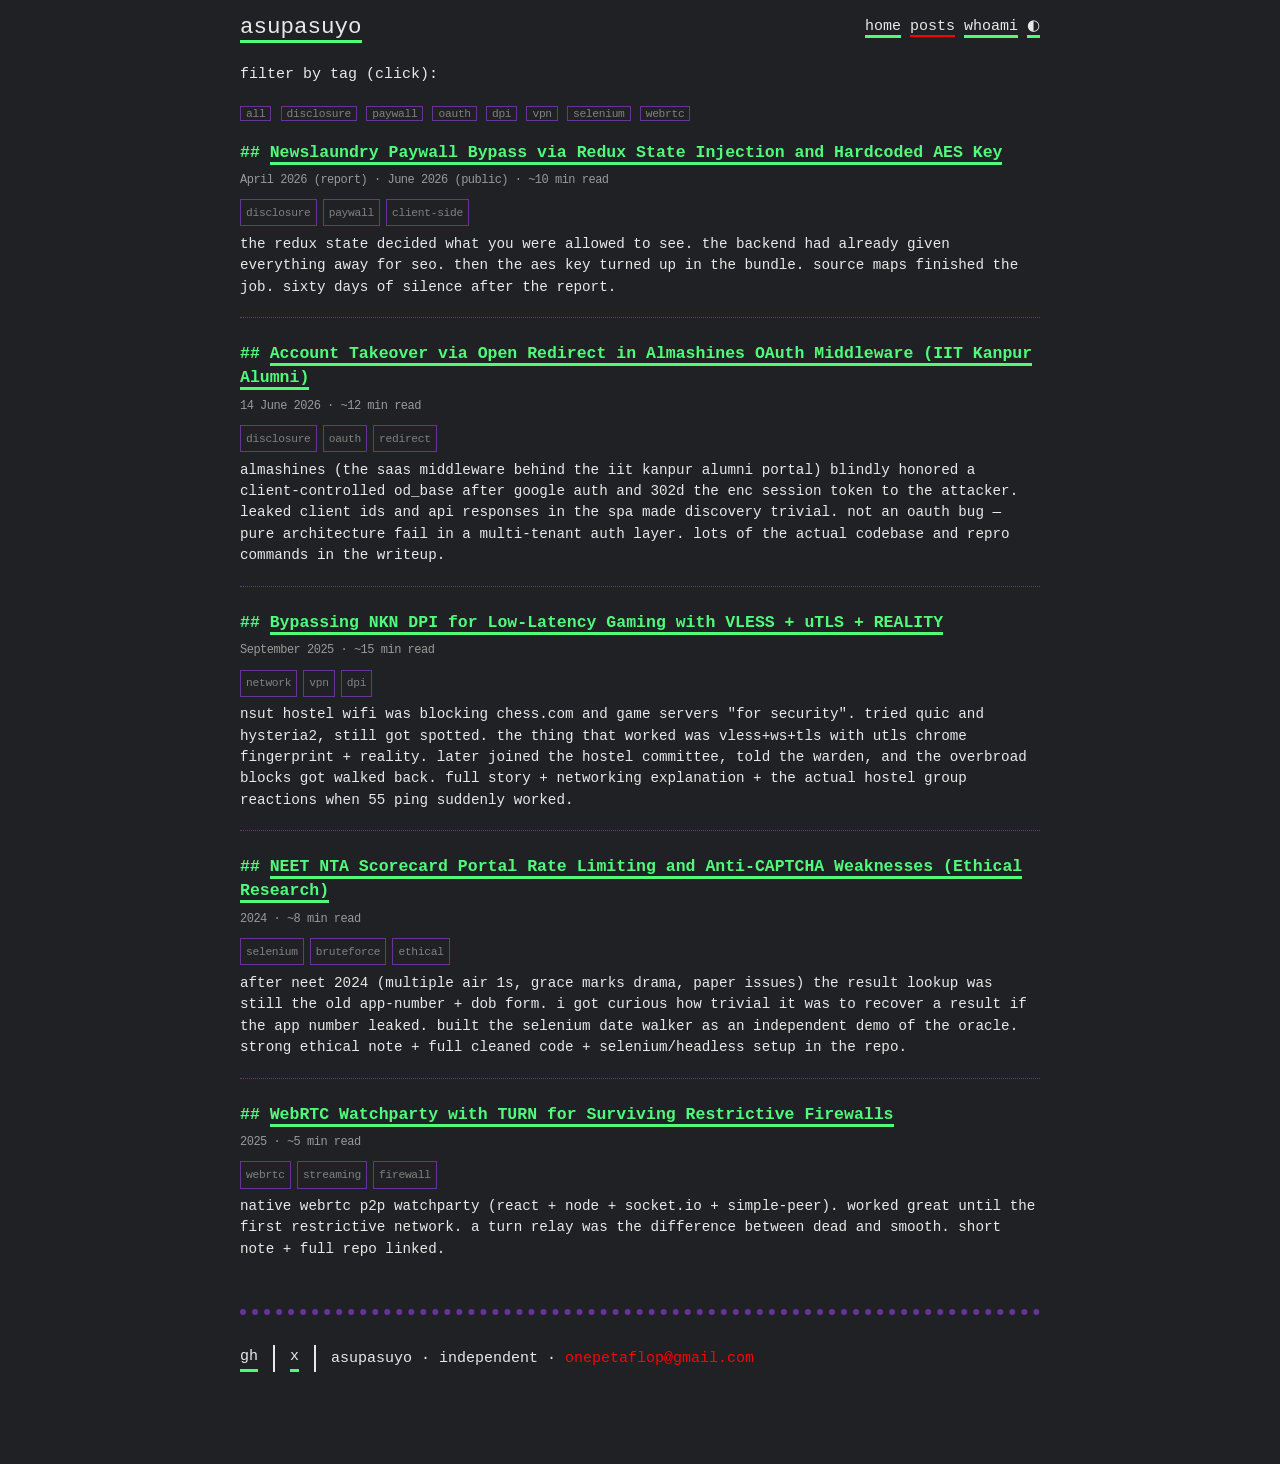
==== posts.html @ b0473d9c "Initial commit: static security research site" ====
<!DOCTYPE html>
<html lang="en">
<head>
  <meta charset="UTF-8">
  <meta http-equiv="X-UA-Compatible" content="IE=edge">
  <meta name="viewport" content="width=device-width, initial-scale=1.0">
  <title>posts - asupasuyo</title>
  <meta property="og:title" content="posts - asupasuyo"/>
  <meta property="og:description" content="all research notes and disclosures"/>
  <meta name="description" content="all research notes and disclosures"/>
  <link href="css/fonts.css" rel="stylesheet"/>
  <link rel="stylesheet" type="text/css" media="screen" href="css/main.css"/>
  <link rel="stylesheet" id="darkModeStyle" type="text/css" href="css/dark.css"/>
</head>
<body>
  <div class="content">
    <header>
      <div class="main" id="main_title">
        <a href="index.html">asupasuyo</a>
      </div>
      <nav>
        <a href="index.html">home</a>
        <a href="posts.html" class="nav-active">posts</a>
        <a href="whoami.html">whoami</a>
        <a href="#" id="theme-toggle" title="toggle dark">◐</a>
      </nav>
    </header>

    <main>
      <p>filter by tag (click):</p>
      <div id="tag-filter" style="margin-bottom:1em;">
        <span class="tag" data-tag="">all</span>
        <span class="tag" data-tag="disclosure">disclosure</span>
        <span class="tag" data-tag="paywall">paywall</span>
        <span class="tag" data-tag="oauth">oauth</span>
        <span class="tag" data-tag="dpi">dpi</span>
        <span class="tag" data-tag="vpn">vpn</span>
        <span class="tag" data-tag="selenium">selenium</span>
        <span class="tag" data-tag="webrtc">webrtc</span>
      </div>

      <div class="post-teaser" data-tags="disclosure paywall client-side">
        <h2><a href="posts/newslaundry.html">Newslaundry Paywall Bypass via Redux State Injection and Hardcoded AES Key</a></h2>
        <div class="meta">April 2026 (report) · June 2026 (public) · ~10 min read</div>
        <div class="tags"><span class="tag">disclosure</span><span class="tag">paywall</span><span class="tag">client-side</span></div>
        <p>the redux state decided what you were allowed to see. the backend had already given everything away for seo. then the aes key turned up in the bundle. source maps finished the job. sixty days of silence after the report.</p>
      </div>

      <div class="post-teaser" data-tags="disclosure oauth redirect ato">
        <h2><a href="posts/almashines.html">Account Takeover via Open Redirect in Almashines OAuth Middleware (IIT Kanpur Alumni)</a></h2>
        <div class="meta">14 June 2026 · ~12 min read</div>
        <div class="tags"><span class="tag">disclosure</span><span class="tag">oauth</span><span class="tag">redirect</span></div>
        <p>almashines (the saas middleware behind the iit kanpur alumni portal) blindly honored a client-controlled od_base after google auth and 302d the enc session token to the attacker. leaked client ids and api responses in the spa made discovery trivial. not an oauth bug — pure architecture fail in a multi-tenant auth layer. lots of the actual codebase and repro commands in the writeup.</p>
      </div>

      <div class="post-teaser" data-tags="network vpn dpi bypass">
        <h2><a href="posts/bypass-dpi.html">Bypassing NKN DPI for Low-Latency Gaming with VLESS + uTLS + REALITY</a></h2>
        <div class="meta">September 2025 · ~15 min read</div>
        <div class="tags"><span class="tag">network</span><span class="tag">vpn</span><span class="tag">dpi</span></div>
        <p>nsut hostel wifi was blocking chess.com and game servers "for security". tried quic and hysteria2, still got spotted. the thing that worked was vless+ws+tls with utls chrome fingerprint + reality. later joined the hostel committee, told the warden, and the overbroad blocks got walked back. full story + networking explanation + the actual hostel group reactions when 55 ping suddenly worked.</p>
      </div>

      <div class="post-teaser" data-tags="selenium bruteforce ethical">
        <h2><a href="posts/NEET-DOB-Bruteforce.html">NEET NTA Scorecard Portal Rate Limiting and Anti-CAPTCHA Weaknesses (Ethical Research)</a></h2>
        <div class="meta">2024 · ~8 min read</div>
        <div class="tags"><span class="tag">selenium</span><span class="tag">bruteforce</span><span class="tag">ethical</span></div>
        <p>after neet 2024 (multiple air 1s, grace marks drama, paper issues) the result lookup was still the old app-number + dob form. i got curious how trivial it was to recover a result if the app number leaked. built the selenium date walker as an independent demo of the oracle. strong ethical note + full cleaned code + selenium/headless setup in the repo.</p>
      </div>

      <div class="post-teaser" data-tags="webrtc streaming firewall">
        <h2><a href="posts/streamit.html">WebRTC Watchparty with TURN for Surviving Restrictive Firewalls</a></h2>
        <div class="meta">2025 · ~5 min read</div>
        <div class="tags"><span class="tag">webrtc</span><span class="tag">streaming</span><span class="tag">firewall</span></div>
        <p>native webrtc p2p watchparty (react + node + socket.io + simple-peer). worked great until the first restrictive network. a turn relay was the difference between dead and smooth. short note + full repo linked.</p>
      </div>
    </main>

    <footer>
      <div class="soc"><a href="https://github.com/asucodes">gh</a></div>
      <div class="soc"><a href="https://x.com/asupasuyo">x</a></div>
      <div class="footer-info">asupasuyo · independent · <a href="mailto:onepetaflop@gmail.com">onepetaflop@gmail.com</a></div>
    </footer>
  </div>
  <script src="js/site.js"></script>
</body>
</html>
---- css/fonts.css ----
/* fira-sans-regular - latin */
@font-face {
  font-family: 'Fira Sans';
  font-style: normal;
  font-weight: 400;
  src: url('../fonts/fira-sans-v10-latin-regular.eot'); /* IE9 Compat Modes */
  src: local('Fira Sans Regular'), local('FiraSans-Regular'),
       url('../fonts/fira-sans-v10-latin-regular.eot?#iefix') format('embedded-opentype'), /* IE6-IE8 */
       url('../fonts/fira-sans-v10-latin-regular.woff2') format('woff2'), /* Super Modern Browsers */
       url('../fonts/fira-sans-v10-latin-regular.woff') format('woff'), /* Modern Browsers */
       url('../fonts/fira-sans-v10-latin-regular.ttf') format('truetype'), /* Safari, Android, iOS */
       url('../fonts/fira-sans-v10-latin-regular.svg#FiraSans') format('svg'); /* Legacy iOS */
}
/* roboto-mono-regular - latin */
@font-face {  
  font-family: 'Roboto Mono';
  font-style: normal;
  font-weight: 400;  
  src: url('../fonts/roboto-mono-v12-latin-regular.eot'); /* IE9 Compat Modes */
  src: url('../fonts/roboto-mono-v12-latin-regular.eot?#iefix') format('embedded-opentype'), /* IE6-IE8 */
       url('../fonts/roboto-mono-v12-latin-regular.woff2') format('woff2'), /* Super Modern Browsers */
       url('../fonts/roboto-mono-v12-latin-regular.woff') format('woff'), /* Modern Browsers */
       url('../fonts/roboto-mono-v12-latin-regular.ttf') format('truetype'), /* Safari, Android, iOS */
       url('../fonts/roboto-mono-v12-latin-regular.svg#RobotoMono') format('svg'); /* Legacy iOS */
}
/* ibm-plex-mono-500italic - latin */
@font-face {
  font-family: 'IBM Plex Mono';
  font-style: italic;
  font-weight: 500;
  src: url('../fonts/ibm-plex-mono-v6-latin-500italic.eot'); /* IE9 Compat Modes */
  src: local('IBM Plex Mono Medium Italic'), local('IBMPlexMono-MediumItalic'),
       url('../fonts/ibm-plex-mono-v6-latin-500italic.eot?#iefix') format('embedded-opentype'), /* IE6-IE8 */
       url('../fonts/ibm-plex-mono-v6-latin-500italic.woff2') format('woff2'), /* Super Modern Browsers */
       url('../fonts/ibm-plex-mono-v6-latin-500italic.woff') format('woff'), /* Modern Browsers */
       url('../fonts/ibm-plex-mono-v6-latin-500italic.ttf') format('truetype'), /* Safari, Android, iOS */
       url('../fonts/ibm-plex-mono-v6-latin-500italic.svg#IBMPlexMono') format('svg'); /* Legacy iOS */
}
---- css/main.css ----
/* Markdown */
:root {
  --maincolor: red;
  --bordercl: rebeccapurple;
  --callouctcolor: dodgerblue;
  --hovercolor: navy;
  --darkMaincolor: #50fa7b;
}

html {
  color: #232333;
  font-family: "Roboto Mono", monospace;
  font-size: 15px;
  line-height: 1.6em;
}

body {
  display: block;
  margin: 8px;
}

* {
  -webkit-tap-highlight-color: rgba(0, 0, 0, 0);
}

@keyframes intro {
  0% {
    opacity: 0.01;
  }

  100% {
    opacity: 1;
  }
}

.content {
  animation: intro 0.3s both;
  animation-delay: 0.15s;
}

::selection {
  background: var(--maincolor);
  color: #fff;
}

p {
  /* font-family: 'Fira Sans', sans-serif; */
  line-height: 1.5;
}

hr {
  border: 0;
  border-top: 3px dotted var(--bordercl);
  margin: 1em 0;
}

blockquote {
  border-left: 3px solid var(--bordercl);
  color: #737373;
  margin: 0;
  padding-left: 1em;
}

a {
  border-bottom: 3px solid var(--maincolor);
  color: inherit;
  text-decoration: none;
}

a:hover {
  background-color: var(--hovercolor);
  color: #fff;
}

ul {
  list-style: none;
  padding-left: 2ch;
}

ul li {
  text-indent: -2ch;
}

ul > li::before {
  content: "* ";
  font-weight: bold;
}

/* Images */
img {
  border: 3px solid #ececec;
  max-width: 100%;
}

figure {
  box-sizing: border-box;
  display: inline-block;
  margin: 0;
  max-width: 100%;
}

figure img {
  max-height: 500px;
}

@media screen and (min-width: 600px) {
  figure {
    padding: 0 40px;
  }
}

figure h4 {
  font-size: 1rem;
  margin: 0;
  margin-bottom: 1em;
}

figure h4::before {
  content: "↳ ";
}

/* Code blocks */
code {
  background-color: #f1f1f1;
  padding: 0.1em 0.2em;
}

pre {
  background-color: #ececec;
  line-height: 1.4;
  overflow-x: auto;
  padding: 1em;
}

.highlight pre ::selection {
  background: rgba(255, 255, 255, 0.2);
  color: inherit;
}

pre code {
  background-color: transparent;
  color: inherit;
  font-size: 100%;
  padding: 0;
}

/* Containers */
.content {
  margin-bottom: 4em;
  margin-left: auto;
  margin-right: auto;
  max-width: 800px;
  padding: 0 1ch;
  word-wrap: break-word;
}

/* Header */
header {
  display: flex;
  flex-wrap: wrap;
  justify-content: space-between;
  margin: 1em 0;
}

header .main {
  font-size: 1.5rem;
}

h1,
h2,
h3,
h4,
h5,
h6 {
  font-size: 1.2rem;
  margin-top: 2em;
}

h1::before {
  color: var(--maincolor);
  content: "# ";
}

.repo-link {
  color: #ff4444 !important;
  font-weight: bold;
  border-bottom: 3px solid #ff4444;
  display: inline-block;
  margin-bottom: 0.8em;
}

.poc-video {
  color: #ff4444;
  font-weight: bold;
}

.reaction {
  margin: 1em 0;
  border: 2px solid #444;
}

.reaction figcaption {
  color: #50fa7b;
  font-style: normal;
}

.footer-info a {
  color: #ff0000 !important;
  text-decoration: none !important;
  border-bottom: none !important;
}

.chat-embed {
  background: #111;
  border: 1px solid #444;
  padding: 0.5em;
  margin: 0.5em 0;
  font-family: monospace;
  font-size: 0.8rem;
  white-space: pre-wrap;
  color: #ddd;
}

h2::before {
  color: var(--maincolor);
  content: "## ";
}

h3::before {
  color: var(--maincolor);
  content: "### ";
}

h4::before {
  color: var(--maincolor);
  content: "#### ";
}

h5::before {
  color: var(--maincolor);
  content: "##### ";
}

h6::before {
  color: var(--maincolor);
  content: "###### ";
}

.meta {
  color: #999;
  letter-spacing: -0.5px;
}

/* Footer */
footer {
  display: flex;
  align-items: center;
  border-top: 0.4rem dotted var(--bordercl);
  padding: 2rem 0rem;
  margin-top: 2rem;
}

.soc {
  display: flex;
  align-items: center;
  padding-right: 1rem;
  margin-right: 1rem;
  border-right: 2px solid;
  border-bottom: none;
}

.footer-info {
  padding: var(--footer-padding);
}

#main_title {
  margin-bottom: 10px;
}

/* Common */
.title h1 {
  margin-bottom: 0;
}

time {
  color: grey;
}

span {
  color: grey;
}

/* Posts */
article .title {
  margin-bottom: 1em;
}

/* Callout */
.callout {
  background-color: var(--callouctcolor);
  color: #fff;
  padding: 1em;
}

.callout p {
  /* font-family: 'IBM Plex Mono', monospace; */
  margin: 0;
}

.callout a {
  border-bottom: 3px solid #fff;
}

.callout a:hover {
  background-color: #fff;
  color: var(--callouctcolor);
}

.site-description {
  display: flex;
  justify-content: space-between;
}

.tags li::before {
  content: "🏷 ";
}

.tags a {
  border-bottom: 3px solid var(--maincolor);
}

.tags a:hover {
  color: white;
  background-color: var(--hovercolor);
}

svg {
  max-height: 15px;
}

.soc:hover {
  color: white;
}

.draft-label {
  color: var(--bordercl);
  text-decoration: none;
  padding: 2px 4px;
  border-radius: 4px;
  margin-left: 6px;
  background-color: #f9f2f4;
}

pre {
  font-family: "Roboto Mono", monospace;
  position: relative;
  -webkit-overflow-scrolling: touch;
}

pre code[class*="language-"] {
  -webkit-overflow-scrolling: touch;
}

pre code[class*="language-"]::before {
  background: black;
  border-radius: 0 0 0.25rem 0.25rem;
  color: white;
  font-size: 12px;
  letter-spacing: 0.025rem;
  padding: 0.1rem 0.5rem;
  position: absolute;
  right: 1rem;
  text-align: right;
  text-transform: uppercase;
  top: 0;
}

pre code[class="language-javaScript"]::before,
pre code[class="language-js"]::before {
  content: "js";
  background: #f7df1e;
  color: black;
}

pre code[class="language-typescript"]::before,
pre code[class="language-ts"]::before {
  content: "ts";
  background: dodgerblue;
  color: black;
}

pre code[class*="language-yml"]::before,
pre code[class*="language-yaml"]::before {
  content: "yaml";
  background: #f71e6a;
  color: white;
}

pre code[class*="language-shell"]::before,
pre code[class*="language-bash"]::before,
pre code[class*="language-sh"]::before {
  content: "shell";
  background: green;
  color: white;
}

pre code[class*="language-json"]::before {
  content: "json";
  background: dodgerblue;
  color: #000000;
}

pre code[class*="language-python"]::before,
pre code[class*="language-py"]::before {
  content: "py";
  background: blue;
  color: yellow;
}

pre code[class*="language-css"]::before {
  content: "css";
  background: cyan;
  color: black;
}

pre code[class*="language-go"]::before {
  content: "Go";
  background: cyan;
  color: royalblue;
}

pre code[class*="language-md"]::before,
pre code[class*="language-md"]::before {
  content: "Markdown";
  background: royalblue;
  color: whitesmoke;
}

pre code[class*="language-rust"]::before,
pre code[class*="language-rs"]::before {
  content: "rust";
  background: #fff8f6;
  color: #ff4647;
}

pre code[class*="language-cpp"]::before,
pre code[class*="language-c++"]::before {
  content: "cpp";
  background: #5e97d0;
  color: #044f88;
}

/* table */
table {
  border-spacing: 0;
  border-collapse: collapse;
}

table th {
  padding: 6px 13px;
  border: 1px solid #dfe2e5;
  font-size: large;
}

table td {
  padding: 6px 13px;
  border: 1px solid #dfe2e5;
}

.footnote-definition {
  display: flex;
  align-items: center;
  grid-column-gap: 10px;
}

/* site additions: minimal, matches the reference spirit */
.tags {
  display: flex;
  gap: 0.4em;
  flex-wrap: wrap;
  margin: 0.5em 0;
}
.tag {
  font-size: 0.75rem;
  border: 1px solid var(--bordercl);
  padding: 0.05em 0.45em;
  text-transform: lowercase;
  letter-spacing: -0.3px;
}
.tag:hover {
  background: var(--maincolor);
  color: #fff;
  border-color: var(--maincolor);
}

.pre-wrap {
  position: relative;
}
.copy-btn {
  position: absolute;
  top: 4px;
  right: 4px;
  font-size: 0.65rem;
  padding: 1px 6px;
  border: 1px solid #888;
  background: #fff;
  color: #232333;
  cursor: pointer;
  opacity: 0.85;
}
.copy-btn:hover {
  background: var(--maincolor);
  color: #fff;
  border-color: var(--maincolor);
}
.dark .copy-btn,
body[style*="background-color: #202124"] .copy-btn {
  background: #333;
  color: #ddd;
  border-color: #555;
}

.post-teaser {
  margin-bottom: 1.6em;
  padding-bottom: 1em;
  border-bottom: 1px dotted var(--bordercl);
  transition: all 0.1s ease;
}
.post-teaser:last-child {
  border-bottom: none;
}
.post-teaser:hover {
  border-bottom-color: var(--maincolor);
  padding-left: 0.3em;
}
.post-teaser h2 {
  margin: 0.2em 0 0.2em;
  font-size: 1.1rem;
}
.post-teaser .meta {
  font-size: 0.8rem;
}
.post-teaser p {
  margin: 0.3em 0;
  font-size: 0.95rem;
}
.read-time {
  font-size: 0.75rem;
  color: #888;
  margin-left: 0.5em;
}

.nav-active {
  border-bottom: 2px solid var(--maincolor);
}

figure {
  margin: 1em 0;
}
figure img {
  display: block;
  margin: 0 auto;
}
figcaption {
  text-align: center;
  font-size: 0.75rem;
  color: #666;
  margin-top: 0.3em;
}

/* slightly tighter content on mobile */
@media (max-width: 600px) {
  .content { padding: 0 0.5ch; }
  header nav a { margin-right: 0.6em; font-size: 0.95rem; }
}
---- css/dark.css ----
body {
    color: #e8e8e8;
    background-color: #202124;
}

::-moz-selection {
    background: blue;
    color: #fff;
    text-shadow: none;
}

::selection {
    background: red;
    color: #fff;
    text-shadow: none;
}

hr {
    border-top: 3px dotted blue;
}

code {
    background-color: lightblue;
    color: black;
    text-decoration: bold;
    padding: 0.1em 0.2em;
}

pre {
    background-color: #272822;
    line-height: 1.4;
    overflow-x: auto;
    padding: 1em;
}

blockquote {
    border-color: blue;
}

h1,
h2,
h3,
h4,
h5,
h6 {
    color: #50fa7b;
}

h1::before {
    color: var(--darkMaincolor);
    content: "# ";
}

h2::before {
    color: var(--darkMaincolor);
    content: "## ";
}

h3::before {
    color: var(--darkMaincolor);
    content: "### ";
}

h4::before {
    color: var(--darkMaincolor);
    content: "#### ";
}

h5::before {
    color: var(--darkMaincolor);
    content: "##### ";
}

h6::before {
    color: var(--darkMaincolor);
    content: "###### ";
}

a {
    border-bottom: 3px solid var(--darkMaincolor);
    color: inherit;
}

a:hover {
    background-color: var(--darkMaincolor);
    color: black;
}

.site-description a {
    color: #ddd;
}

.site-description a:hover {
    color: black;
}

.tags a {
    border-bottom: 3px solid var(--darkMaincolor);
}

.tags a:hover {
    background-color: var(--darkMaincolor);
    color: black;
}

.site-title a {
    color: white;
    text-decoration: none !important;
}

.header nav,
.footer {
    border-color: #333;
}

.highlight {
    background-color: #333;
}

.soc:hover {
    color: black;
}

.draft-label {
    color: var(--darkMaincolor);
    background-color: blue;
}

.highlight pre code[class=language-javaScript]::before,
.highlight pre code[class="language-js"]::before {
    content: "js";
    background: #f7df1e;
    color: black;
}

.highlight pre code[class*='language-yml']::before,
.highlight pre code[class*='language-yaml']::before {
    content: 'yaml';
    background: #f71e6a;
    color: white;
}

.highlight pre code[class*='language-shell']::before,
.highlight pre code[class*='language-bash']::before,
.highlight pre code[class*='language-sh']::before {
    content: 'shell';
    background: green;
    color: white
}

.highlight pre code[class*='language-json']::before {
    content: 'json';
    background: dodgerblue;
    color: #000000
}

.highlight pre code[class*='language-python']::before,
.highlight pre code[class*='language-py']::before {
    content: 'py';
    background: blue;
    color: yellow;
}

.highlight pre code[class*='language-css']::before {
    content: 'css';
    background: cyan;
    color: black;
}

.highlight pre code[class*='language-go']::before {
    content: 'Go';
    background: cyan;
    color: royalblue;
}

.highlight pre code[class*='language-md']::before,
.highlight pre code[class*='language-md']::before {
    content: 'Markdown';
    background: royalblue;
    color: whitesmoke;
}
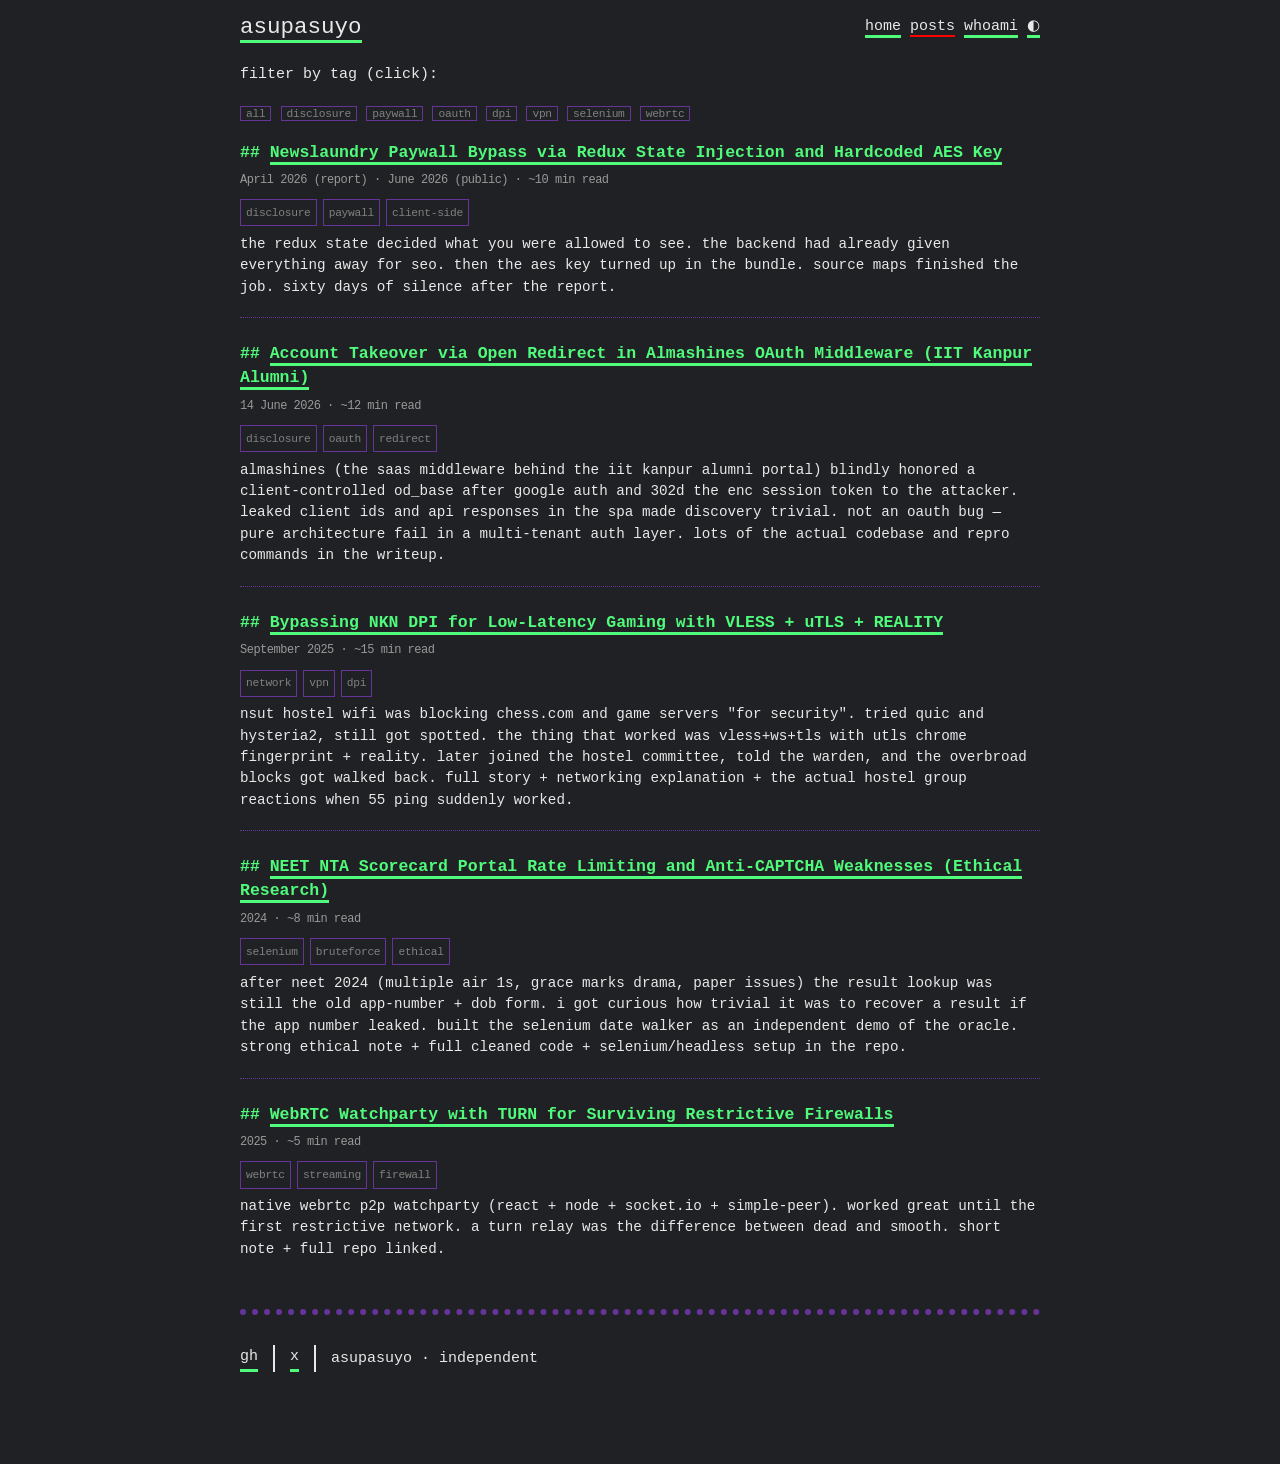
==== commit 26a5c308: "Remove email from footers" ====
--- a/posts.html
+++ b/posts.html
@@ -78,7 +78,7 @@
     <footer>
       <div class="soc"><a href="https://github.com/asucodes">gh</a></div>
       <div class="soc"><a href="https://x.com/asupasuyo">x</a></div>
-      <div class="footer-info">asupasuyo · independent · <a href="mailto:onepetaflop@gmail.com">onepetaflop@gmail.com</a></div>
+      <div class="footer-info">asupasuyo · independent</div>
     </footer>
   </div>
   <script src="js/site.js"></script>
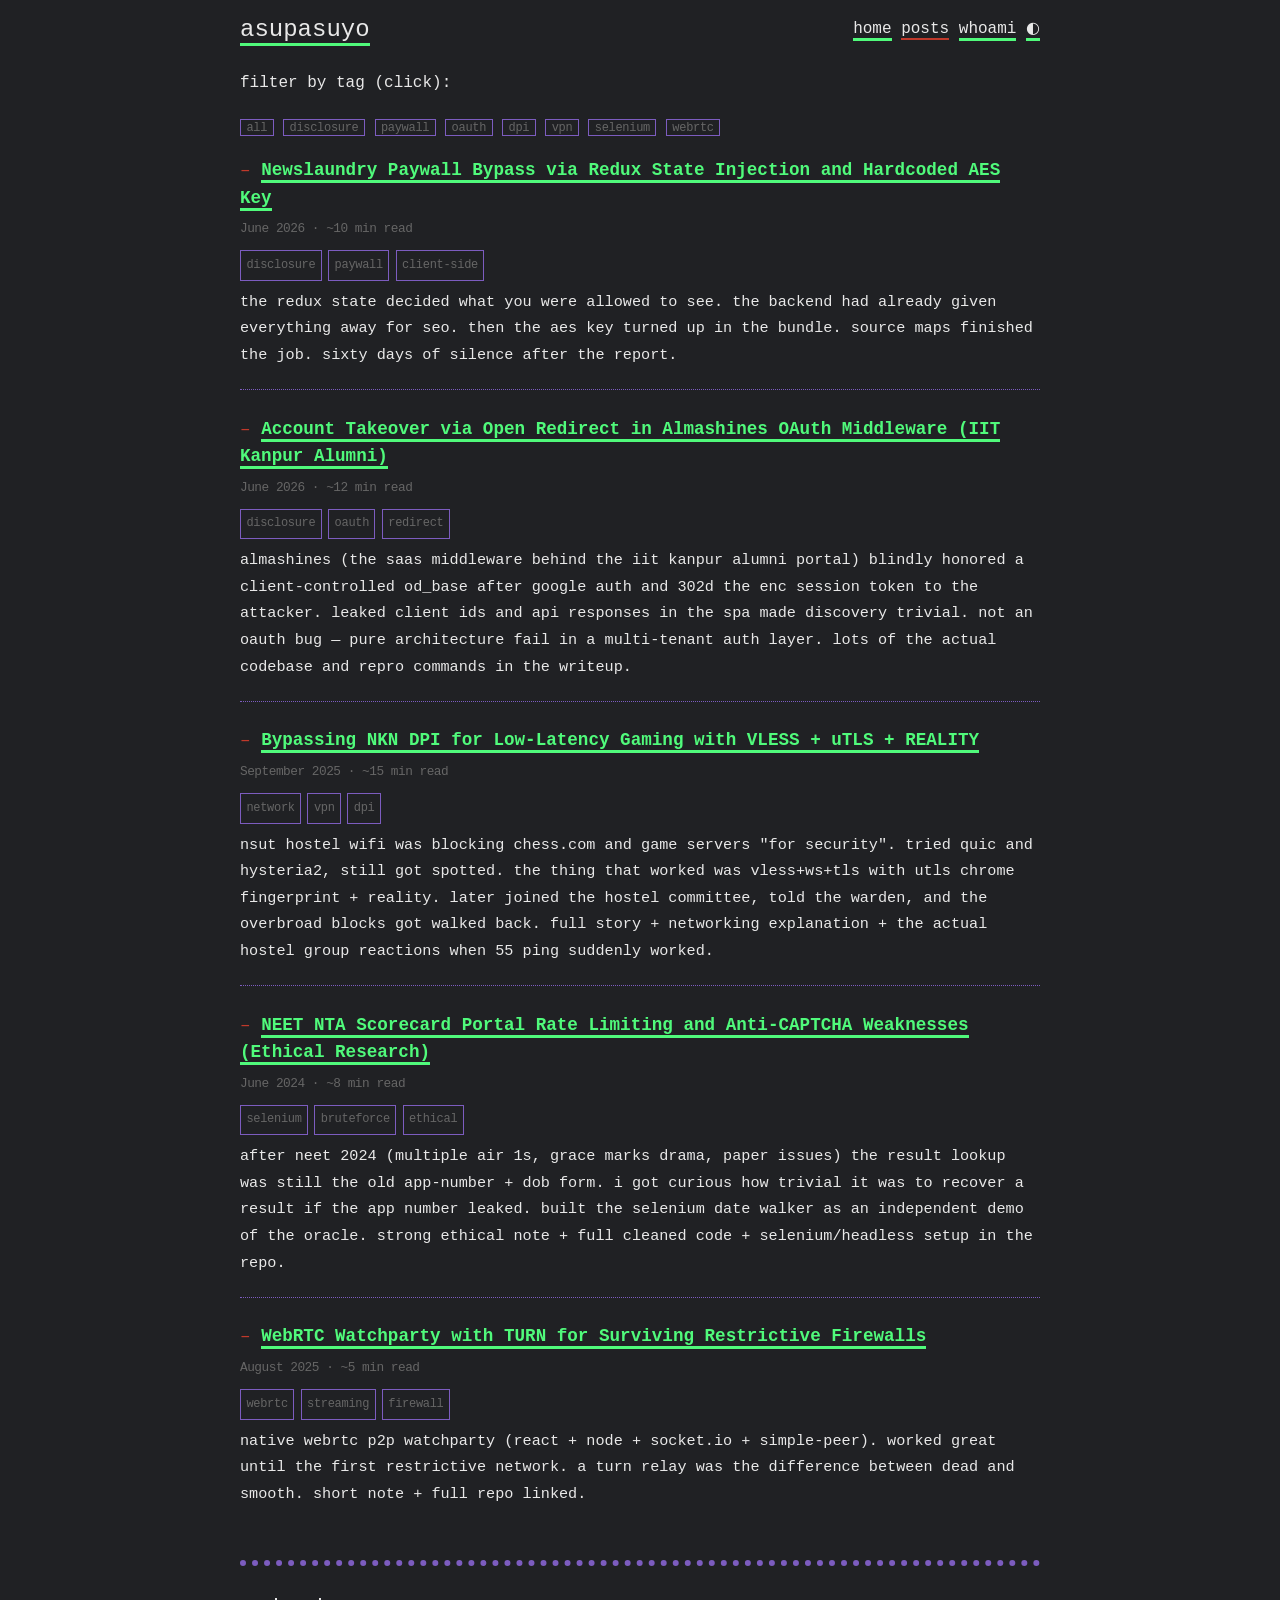
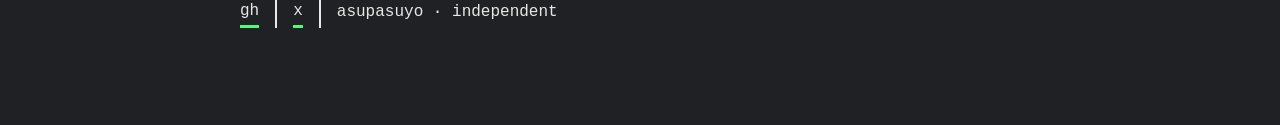
==== commit a290abc2: "UI: fix light mode grey contrast and standardize dates to Month Year" ====
--- a/posts.html
+++ b/posts.html
@@ -41,14 +41,14 @@
 
       <div class="post-teaser" data-tags="disclosure paywall client-side">
         <h2><a href="posts/newslaundry.html">Newslaundry Paywall Bypass via Redux State Injection and Hardcoded AES Key</a></h2>
-        <div class="meta">April 2026 (report) · June 2026 (public) · ~10 min read</div>
+        <div class="meta">June 2026 · ~10 min read</div>
         <div class="tags"><span class="tag">disclosure</span><span class="tag">paywall</span><span class="tag">client-side</span></div>
         <p>the redux state decided what you were allowed to see. the backend had already given everything away for seo. then the aes key turned up in the bundle. source maps finished the job. sixty days of silence after the report.</p>
       </div>
 
       <div class="post-teaser" data-tags="disclosure oauth redirect ato">
         <h2><a href="posts/almashines.html">Account Takeover via Open Redirect in Almashines OAuth Middleware (IIT Kanpur Alumni)</a></h2>
-        <div class="meta">14 June 2026 · ~12 min read</div>
+        <div class="meta">June 2026 · ~12 min read</div>
         <div class="tags"><span class="tag">disclosure</span><span class="tag">oauth</span><span class="tag">redirect</span></div>
         <p>almashines (the saas middleware behind the iit kanpur alumni portal) blindly honored a client-controlled od_base after google auth and 302d the enc session token to the attacker. leaked client ids and api responses in the spa made discovery trivial. not an oauth bug — pure architecture fail in a multi-tenant auth layer. lots of the actual codebase and repro commands in the writeup.</p>
       </div>
@@ -62,14 +62,14 @@
 
       <div class="post-teaser" data-tags="selenium bruteforce ethical">
         <h2><a href="posts/NEET-DOB-Bruteforce.html">NEET NTA Scorecard Portal Rate Limiting and Anti-CAPTCHA Weaknesses (Ethical Research)</a></h2>
-        <div class="meta">2024 · ~8 min read</div>
+        <div class="meta">June 2024 · ~8 min read</div>
         <div class="tags"><span class="tag">selenium</span><span class="tag">bruteforce</span><span class="tag">ethical</span></div>
         <p>after neet 2024 (multiple air 1s, grace marks drama, paper issues) the result lookup was still the old app-number + dob form. i got curious how trivial it was to recover a result if the app number leaked. built the selenium date walker as an independent demo of the oracle. strong ethical note + full cleaned code + selenium/headless setup in the repo.</p>
       </div>
 
       <div class="post-teaser" data-tags="webrtc streaming firewall">
         <h2><a href="posts/streamit.html">WebRTC Watchparty with TURN for Surviving Restrictive Firewalls</a></h2>
-        <div class="meta">2025 · ~5 min read</div>
+        <div class="meta">August 2025 · ~5 min read</div>
         <div class="tags"><span class="tag">webrtc</span><span class="tag">streaming</span><span class="tag">firewall</span></div>
         <p>native webrtc p2p watchparty (react + node + socket.io + simple-peer). worked great until the first restrictive network. a turn relay was the difference between dead and smooth. short note + full repo linked.</p>
       </div>
--- a/css/main.css
+++ b/css/main.css
@@ -1,22 +1,23 @@
 /* Markdown */
 :root {
-  --maincolor: red;
-  --bordercl: rebeccapurple;
+  --maincolor: #c0392b;
+  --bordercl: #7c5cbf;
   --callouctcolor: dodgerblue;
-  --hovercolor: navy;
+  --hovercolor: #1a1a2e;
   --darkMaincolor: #50fa7b;
 }
 
 html {
   color: #232333;
   font-family: "Roboto Mono", monospace;
-  font-size: 15px;
-  line-height: 1.6em;
+  font-size: 16px;
+  line-height: 1.7em;
 }
 
 body {
   display: block;
   margin: 8px;
+  padding: 0 4px;
 }
 
 * {
@@ -45,7 +46,12 @@
 
 p {
   /* font-family: 'Fira Sans', sans-serif; */
-  line-height: 1.5;
+  line-height: 1.75;
+}
+
+article p {
+  line-height: 1.8;
+  margin-bottom: 1.1em;
 }
 
 hr {
@@ -121,15 +127,24 @@
 
 /* Code blocks */
 code {
-  background-color: #f1f1f1;
-  padding: 0.1em 0.2em;
+  background-color: #f0f0f0;
+  color: #b91c1c;
+  padding: 0.1em 0.3em;
+  border-radius: 2px;
+  font-size: 0.93em;
 }
 
 pre {
-  background-color: #ececec;
-  line-height: 1.4;
+  background-color: #f5f5f5;
+  border-left: 3px solid var(--bordercl);
+  line-height: 1.5;
   overflow-x: auto;
-  padding: 1em;
+  padding: 1em 1.2em;
+}
+
+pre code {
+  color: inherit;
+  background: transparent;
 }
 
 .highlight pre ::selection {
@@ -174,6 +189,15 @@
 h6 {
   font-size: 1.2rem;
   margin-top: 2em;
+}
+
+article h2,
+article h3,
+article h4 {
+  font-size: 1.05rem;
+  margin-top: 1.8em;
+  color: #444;
+  letter-spacing: 0.01em;
 }
 
 h1::before {
@@ -221,33 +245,25 @@
   color: #ddd;
 }
 
-h2::before {
+/* only h1 gets the # prefix — section headings inside articles read cleaner without it */
+h2::before,
+h3::before,
+h4::before,
+h5::before,
+h6::before {
+  content: "";
+}
+
+/* but headings on non-article pages (home, posts list) keep a subtle marker */
+.post-teaser h2::before,
+main > h2::before {
   color: var(--maincolor);
-  content: "## ";
-}
-
-h3::before {
-  color: var(--maincolor);
-  content: "### ";
-}
-
-h4::before {
-  color: var(--maincolor);
-  content: "#### ";
-}
-
-h5::before {
-  color: var(--maincolor);
-  content: "##### ";
-}
-
-h6::before {
-  color: var(--maincolor);
-  content: "###### ";
+  content: "– ";
+  font-weight: 400;
 }
 
 .meta {
-  color: #999;
+  color: #666;
   letter-spacing: -0.5px;
 }
 
@@ -283,11 +299,11 @@
 }
 
 time {
-  color: grey;
+  color: #666;
 }
 
 span {
-  color: grey;
+  color: #666;
 }
 
 /* Posts */
--- a/css/dark.css
+++ b/css/dark.css
@@ -20,17 +20,23 @@
 }
 
 code {
-    background-color: lightblue;
-    color: black;
-    text-decoration: bold;
-    padding: 0.1em 0.2em;
+  background-color: #2a2a35;
+  color: #7dd3fc;
+  padding: 0.1em 0.3em;
+  border-radius: 2px;
 }
 
 pre {
-    background-color: #272822;
-    line-height: 1.4;
-    overflow-x: auto;
-    padding: 1em;
+  background-color: #1a1a2e;
+  border-left: 3px solid #50fa7b;
+  line-height: 1.5;
+  overflow-x: auto;
+  padding: 1em 1.2em;
+}
+
+pre code {
+  background: transparent;
+  color: #e8e8e8;
 }
 
 blockquote {
@@ -51,29 +57,20 @@
     content: "# ";
 }
 
-h2::before {
-    color: var(--darkMaincolor);
-    content: "## ";
+/* h1 keeps the # prefix — h2+ no prefix, same as light mode */
+h2::before,
+h3::before,
+h4::before,
+h5::before,
+h6::before {
+  content: "";
 }
 
-h3::before {
-    color: var(--darkMaincolor);
-    content: "### ";
-}
-
-h4::before {
-    color: var(--darkMaincolor);
-    content: "#### ";
-}
-
-h5::before {
-    color: var(--darkMaincolor);
-    content: "##### ";
-}
-
-h6::before {
-    color: var(--darkMaincolor);
-    content: "###### ";
+/* article section headings in dark mode — lighter than the green, readable */
+article h2,
+article h3,
+article h4 {
+  color: #a8a8c0;
 }
 
 a {
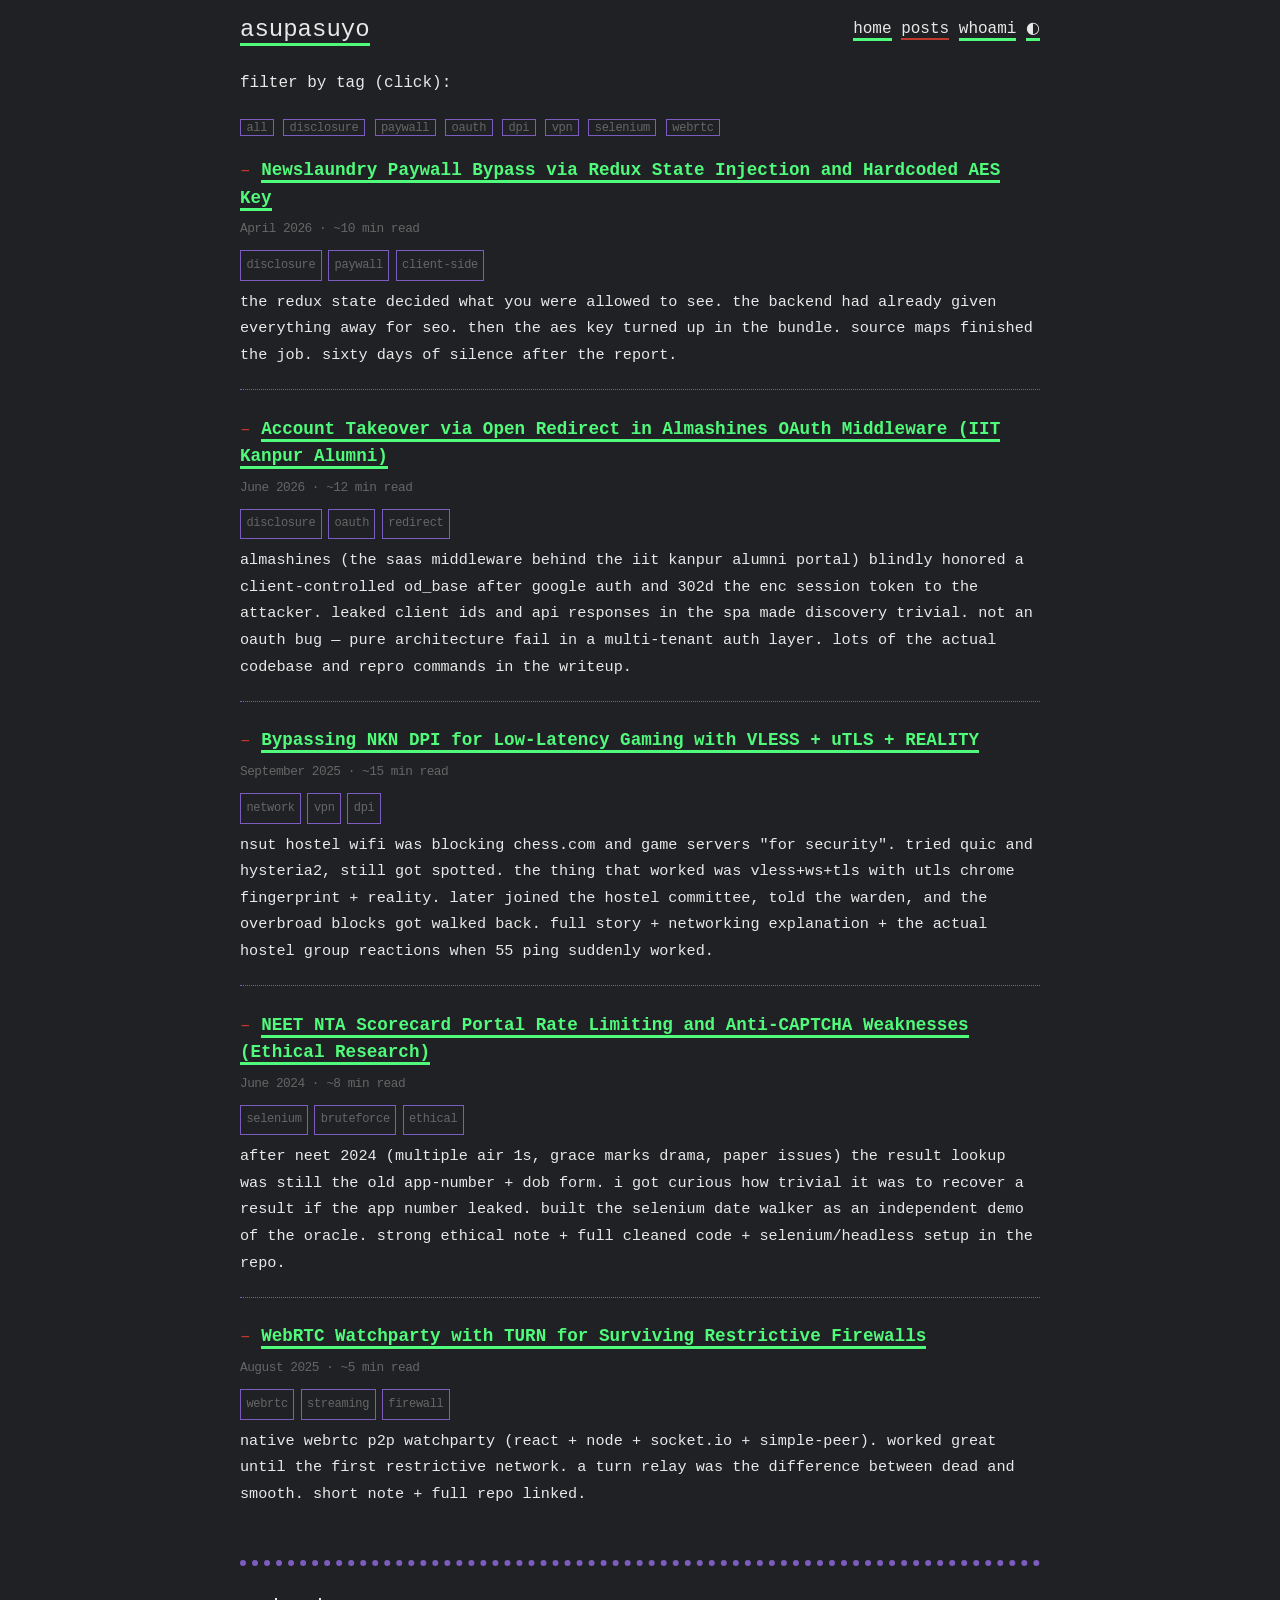
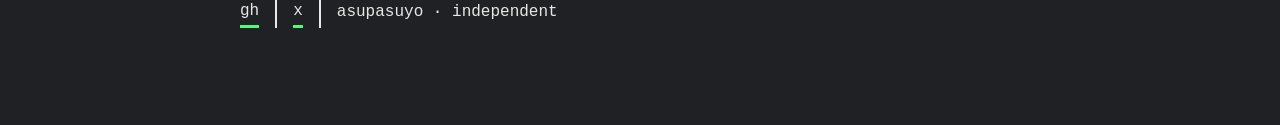
==== commit b433334a: "UI: change Newslaundry post date to April 2026" ====
--- a/posts.html
+++ b/posts.html
@@ -41,7 +41,7 @@
 
       <div class="post-teaser" data-tags="disclosure paywall client-side">
         <h2><a href="posts/newslaundry.html">Newslaundry Paywall Bypass via Redux State Injection and Hardcoded AES Key</a></h2>
-        <div class="meta">June 2026 · ~10 min read</div>
+        <div class="meta">April 2026 · ~10 min read</div>
         <div class="tags"><span class="tag">disclosure</span><span class="tag">paywall</span><span class="tag">client-side</span></div>
         <p>the redux state decided what you were allowed to see. the backend had already given everything away for seo. then the aes key turned up in the bundle. source maps finished the job. sixty days of silence after the report.</p>
       </div>
--- a/css/main.css
+++ b/css/main.css
@@ -196,7 +196,7 @@
 article h4 {
   font-size: 1.05rem;
   margin-top: 1.8em;
-  color: #444;
+  color: dodgerblue;
   letter-spacing: 0.01em;
 }
 
--- a/css/dark.css
+++ b/css/dark.css
@@ -70,7 +70,7 @@
 article h2,
 article h3,
 article h4 {
-  color: #a8a8c0;
+  color: #7dd3fc;
 }
 
 a {
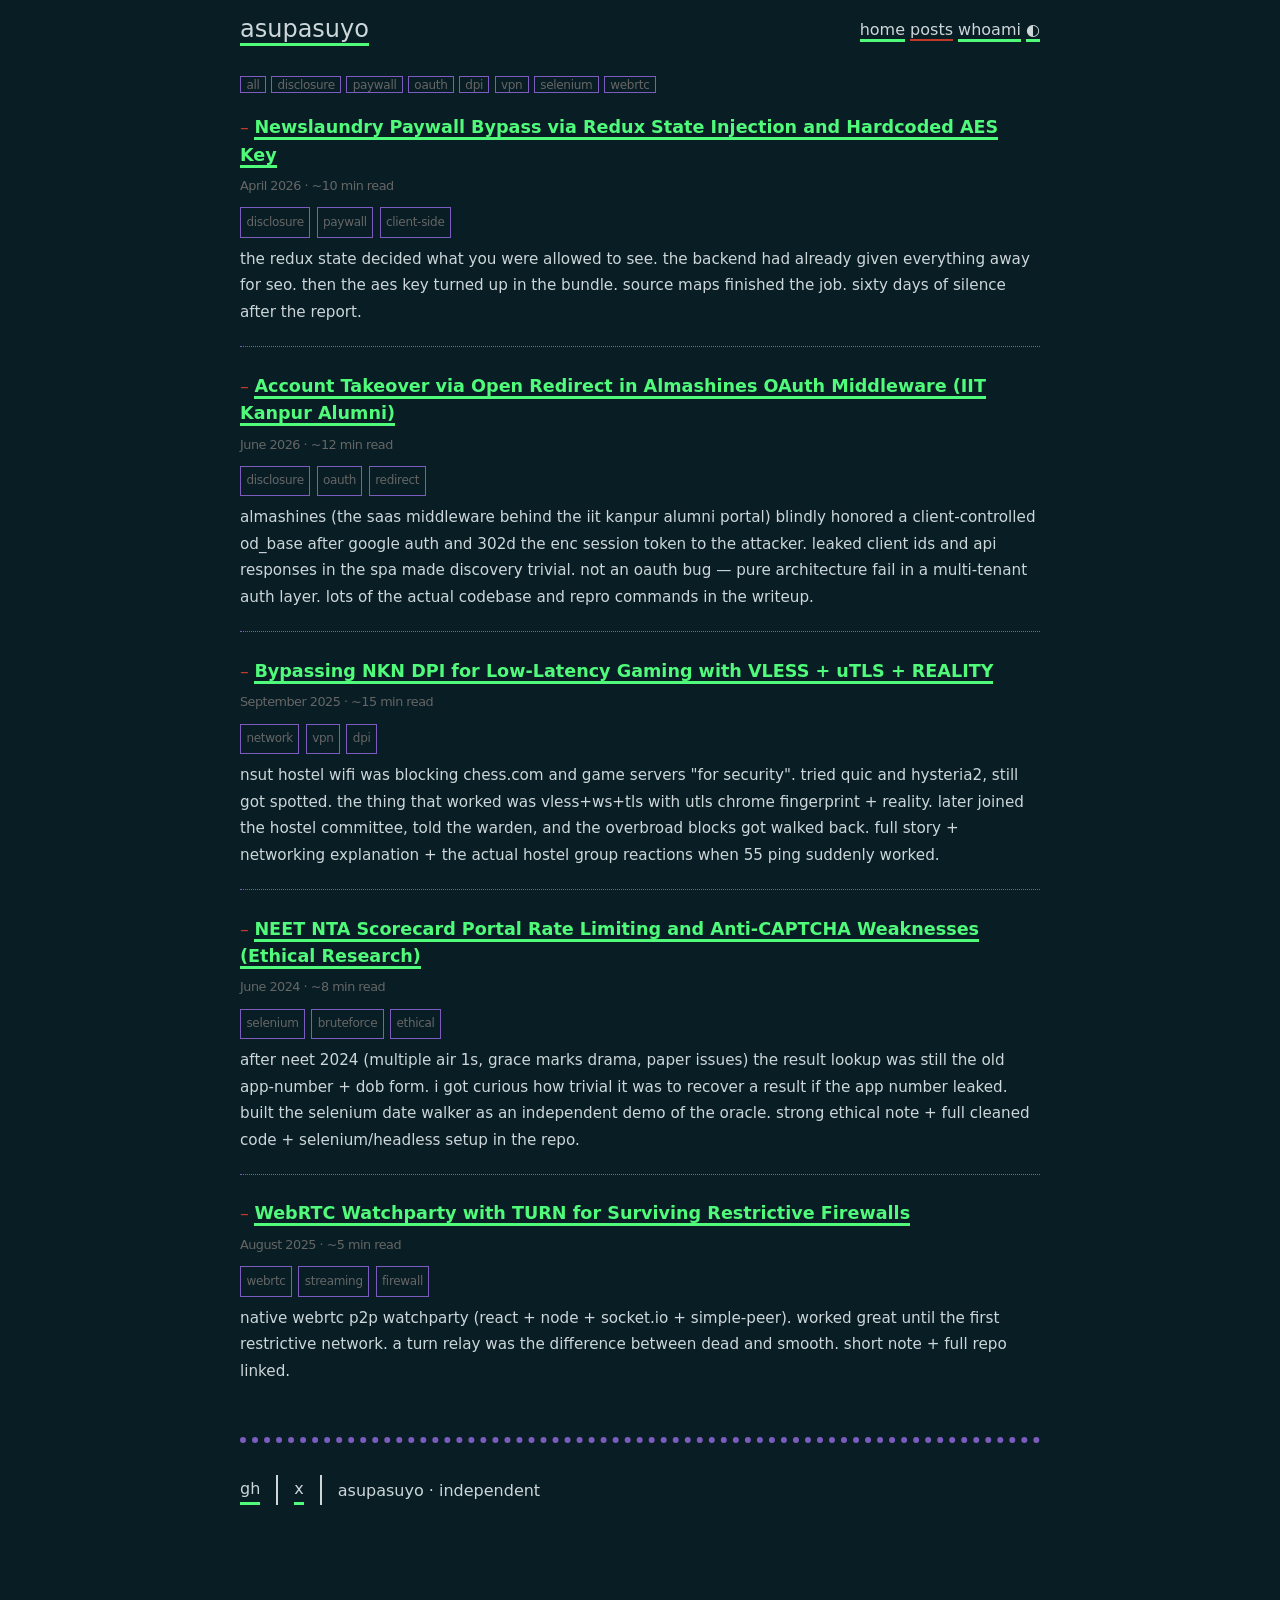
==== commit fddfcbe8: "UI: remove redundant instructional text for tags" ====
--- a/posts.html
+++ b/posts.html
@@ -27,7 +27,7 @@
     </header>
 
     <main>
-      <p>filter by tag (click):</p>
+
       <div id="tag-filter" style="margin-bottom:1em;">
         <span class="tag" data-tag="">all</span>
         <span class="tag" data-tag="disclosure">disclosure</span>
--- a/css/main.css
+++ b/css/main.css
@@ -9,7 +9,7 @@
 
 html {
   color: #232333;
-  font-family: "Roboto Mono", monospace;
+  font-family: system-ui, -apple-system, BlinkMacSystemFont, "Segoe UI", Roboto, Helvetica, Arial, sans-serif;
   font-size: 16px;
   line-height: 1.7em;
 }
@@ -126,6 +126,10 @@
 }
 
 /* Code blocks */
+code, pre {
+  font-family: ui-monospace, SFMono-Regular, Menlo, Monaco, Consolas, "Liberation Mono", "Courier New", monospace;
+}
+
 code {
   background-color: #f0f0f0;
   color: #b91c1c;
@@ -199,6 +203,7 @@
   color: dodgerblue;
   letter-spacing: 0.01em;
 }
+
 
 h1::before {
   color: var(--maincolor);
--- a/css/dark.css
+++ b/css/dark.css
@@ -1,6 +1,6 @@
 body {
-    color: #e8e8e8;
-    background-color: #202124;
+    color: #cdd6d9;
+    background-color: #081d24;
 }
 
 ::-moz-selection {
@@ -170,9 +170,9 @@
     color: royalblue;
 }
 
-.highlight pre code[class*='language-md']::before,
 .highlight pre code[class*='language-md']::before {
     content: 'Markdown';
     background: royalblue;
     color: whitesmoke;
 }
+
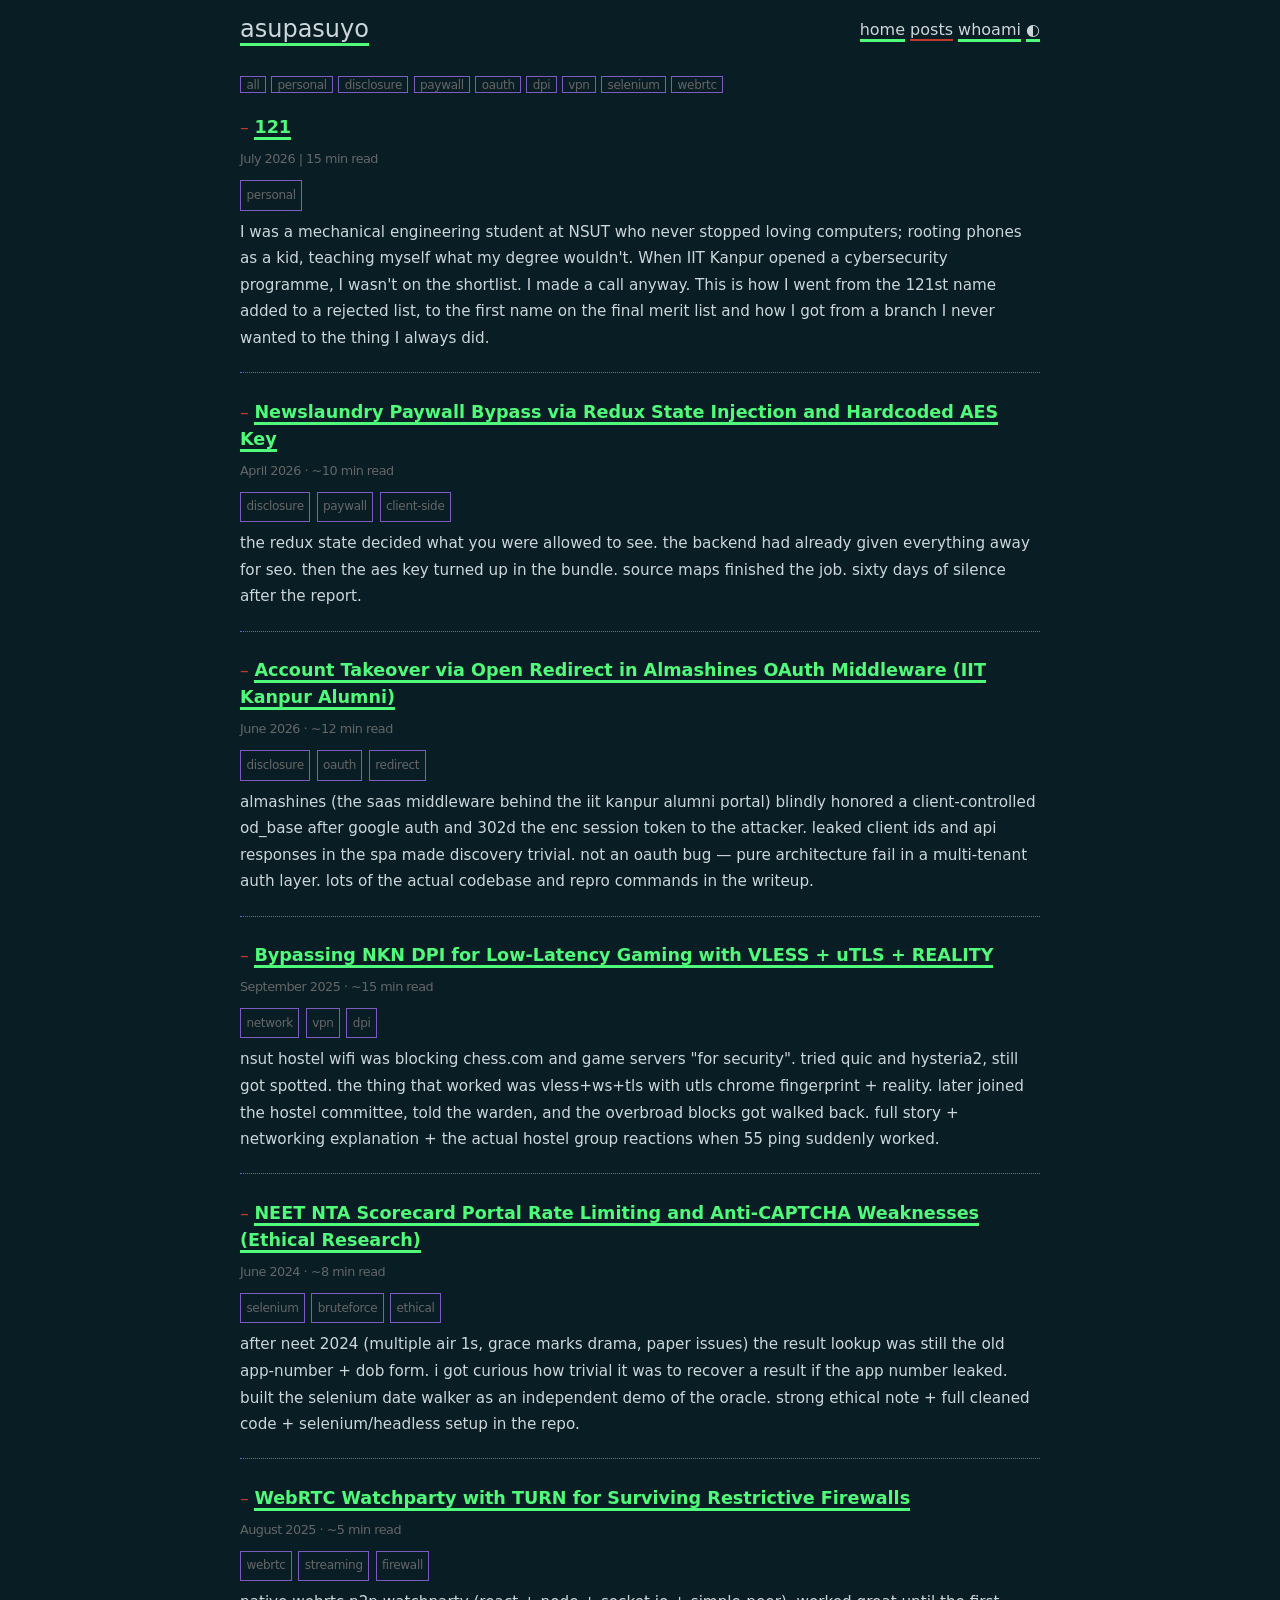
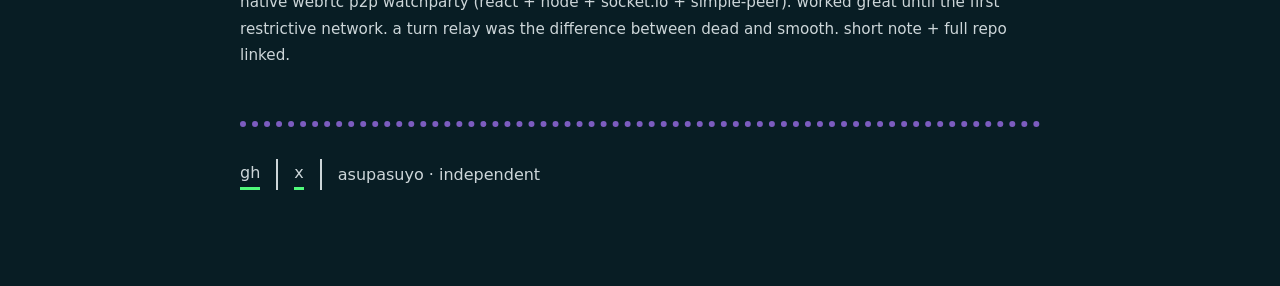
==== commit 23bd88f8: "add blog post 121: my story" ====
--- a/posts.html
+++ b/posts.html
@@ -30,6 +30,7 @@
 
       <div id="tag-filter" style="margin-bottom:1em;">
         <span class="tag" data-tag="">all</span>
+        <span class="tag" data-tag="personal">personal</span>
         <span class="tag" data-tag="disclosure">disclosure</span>
         <span class="tag" data-tag="paywall">paywall</span>
         <span class="tag" data-tag="oauth">oauth</span>
@@ -37,6 +38,13 @@
         <span class="tag" data-tag="vpn">vpn</span>
         <span class="tag" data-tag="selenium">selenium</span>
         <span class="tag" data-tag="webrtc">webrtc</span>
+      </div>
+
+      <div class="post-teaser" data-tags="personal">
+        <h2><a href="posts/121.html">121</a></h2>
+        <div class="meta">July 2026 | 15 min read</div>
+        <div class="tags"><span class="tag">personal</span></div>
+        <p>I was a mechanical engineering student at NSUT who never stopped loving computers; rooting phones as a kid, teaching myself what my degree wouldn't. When IIT Kanpur opened a cybersecurity programme, I wasn't on the shortlist. I made a call anyway. This is how I went from the 121st name added to a rejected list, to the first name on the final merit list and how I got from a branch I never wanted to the thing I always did.</p>
       </div>
 
       <div class="post-teaser" data-tags="disclosure paywall client-side">
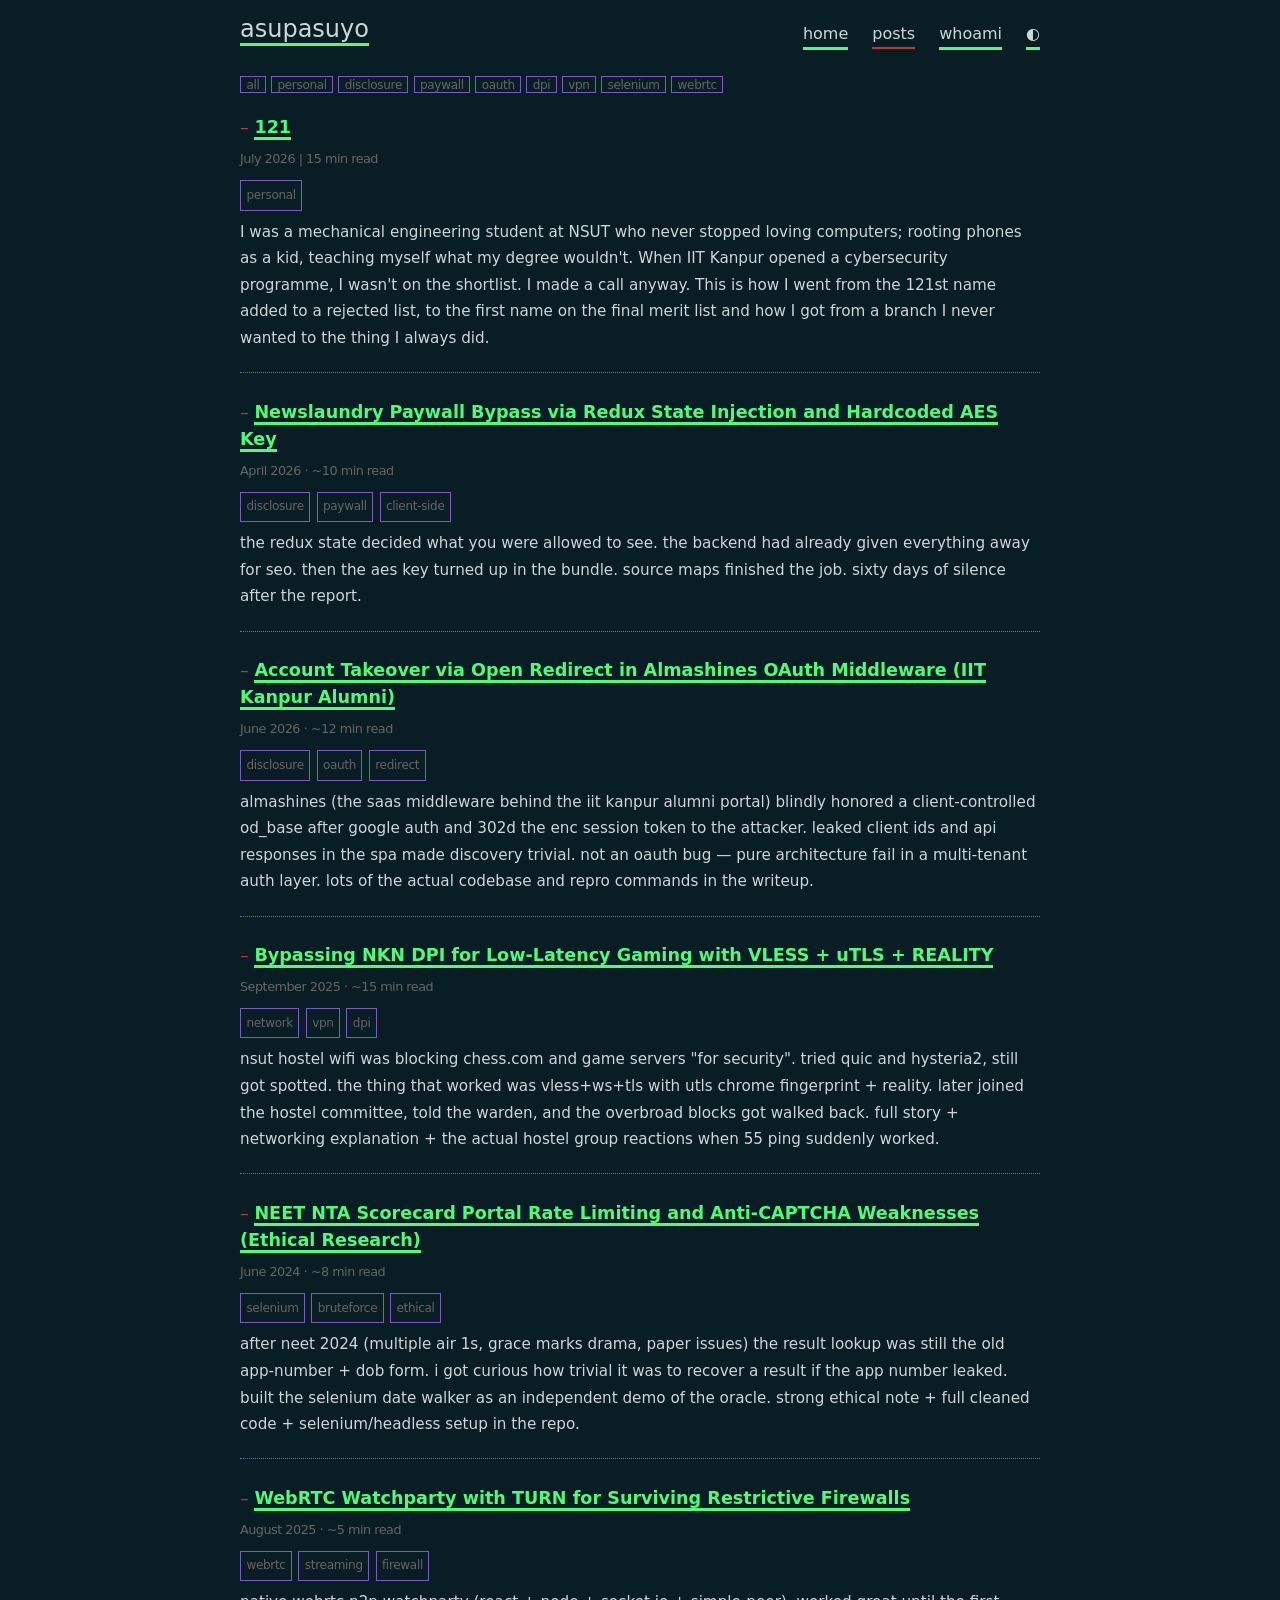
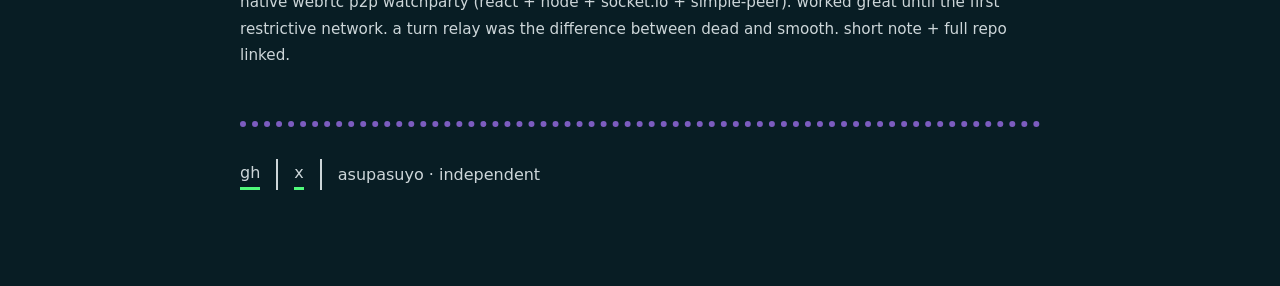
==== commit 682005f7: "UI: change recent to latest, enlarge h2 headings, and remove embed meta tags across all pages" ====
--- a/posts.html
+++ b/posts.html
@@ -5,9 +5,6 @@
   <meta http-equiv="X-UA-Compatible" content="IE=edge">
   <meta name="viewport" content="width=device-width, initial-scale=1.0">
   <title>posts - asupasuyo</title>
-  <meta property="og:title" content="posts - asupasuyo"/>
-  <meta property="og:description" content="all research notes and disclosures"/>
-  <meta name="description" content="all research notes and disclosures"/>
   <link href="css/fonts.css" rel="stylesheet"/>
   <link rel="stylesheet" type="text/css" media="screen" href="css/main.css"/>
   <link rel="stylesheet" id="darkModeStyle" type="text/css" href="css/dark.css"/>
--- a/css/main.css
+++ b/css/main.css
@@ -181,6 +181,12 @@
   margin: 1em 0;
 }
 
+header nav {
+  display: flex;
+  gap: 1.5rem;
+  align-items: center;
+}
+
 header .main {
   font-size: 1.5rem;
 }
@@ -195,9 +201,15 @@
   margin-top: 2em;
 }
 
+h2 {
+  font-size: 1.5rem;
+}
+
 article h2,
 article h3,
-article h4 {
+article h4,
+main > h2,
+#other-notes h2 {
   font-size: 1.05rem;
   margin-top: 1.8em;
   color: dodgerblue;
@@ -592,5 +604,6 @@
 /* slightly tighter content on mobile */
 @media (max-width: 600px) {
   .content { padding: 0 0.5ch; }
-  header nav a { margin-right: 0.6em; font-size: 0.95rem; }
-}
+  header nav { gap: 0.8rem; }
+  header nav a { font-size: 0.95rem; }
+}
--- a/css/dark.css
+++ b/css/dark.css
@@ -69,7 +69,9 @@
 /* article section headings in dark mode — lighter than the green, readable */
 article h2,
 article h3,
-article h4 {
+article h4,
+main > h2,
+#other-notes h2 {
   color: #7dd3fc;
 }
 
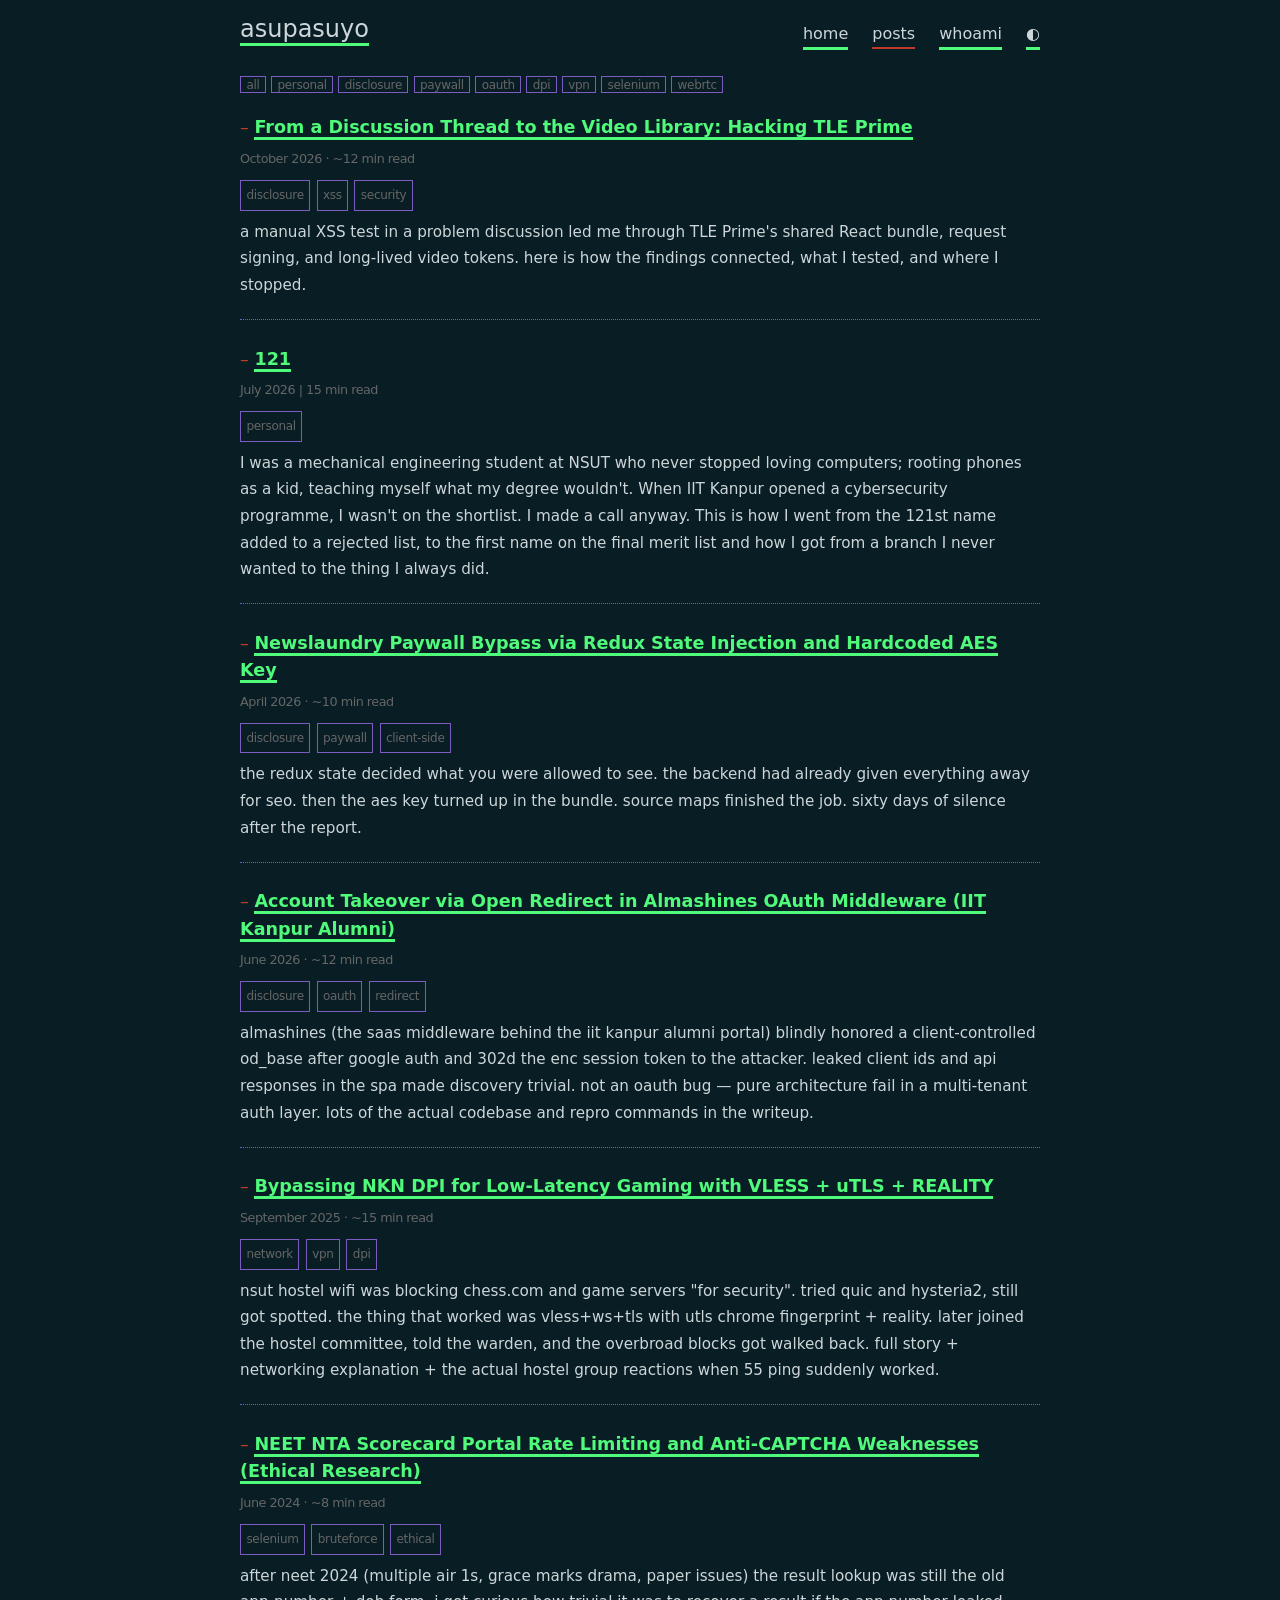
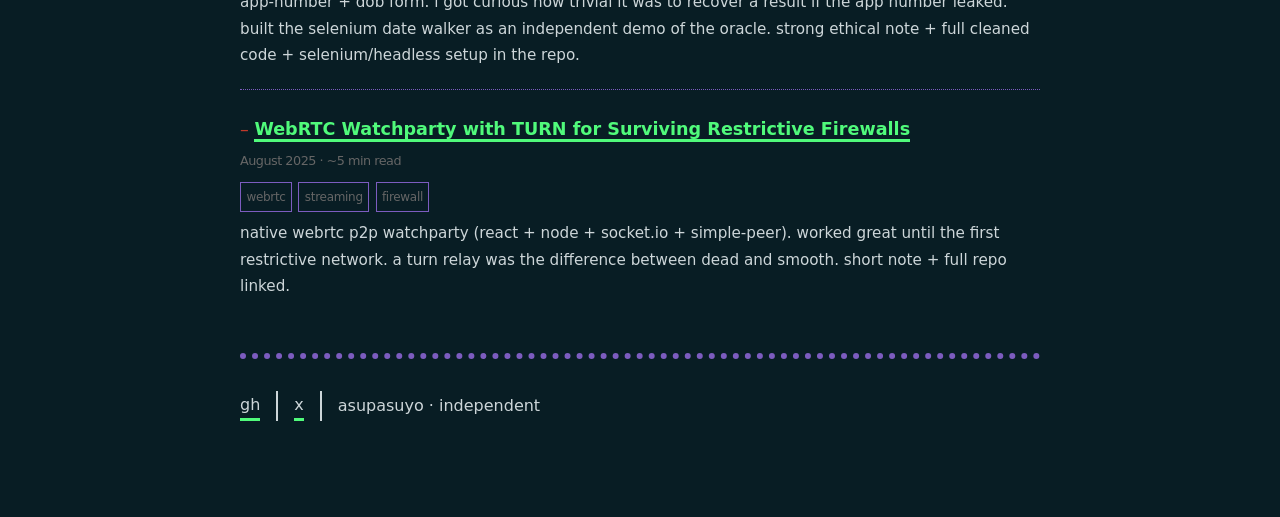
==== commit 3597699c: "added tle-prime" ====
--- a/posts.html
+++ b/posts.html
@@ -35,6 +35,13 @@
         <span class="tag" data-tag="vpn">vpn</span>
         <span class="tag" data-tag="selenium">selenium</span>
         <span class="tag" data-tag="webrtc">webrtc</span>
+      </div>
+
+      <div class="post-teaser" data-tags="disclosure xss security">
+        <h2><a href="posts/tle-prime.html">From a Discussion Thread to the Video Library: Hacking TLE Prime</a></h2>
+        <div class="meta">October 2026 · ~12 min read</div>
+        <div class="tags"><span class="tag">disclosure</span><span class="tag">xss</span><span class="tag">security</span></div>
+        <p>a manual XSS test in a problem discussion led me through TLE Prime's shared React bundle, request signing, and long-lived video tokens. here is how the findings connected, what I tested, and where I stopped.</p>
       </div>
 
       <div class="post-teaser" data-tags="personal">
--- a/css/main.css
+++ b/css/main.css
@@ -205,11 +205,19 @@
   font-size: 1.5rem;
 }
 
+#section-latest {
+  font-size: 1.7rem;
+  margin-top: 0.5em;
+  color: #666;
+}
+#section-latest::before {
+  content: "" !important;
+}
+
 article h2,
 article h3,
 article h4,
-main > h2,
-#other-notes h2 {
+main > h2 {
   font-size: 1.05rem;
   margin-top: 1.8em;
   color: dodgerblue;
--- a/css/dark.css
+++ b/css/dark.css
@@ -70,8 +70,7 @@
 article h2,
 article h3,
 article h4,
-main > h2,
-#other-notes h2 {
+main > h2 {
   color: #7dd3fc;
 }
 
